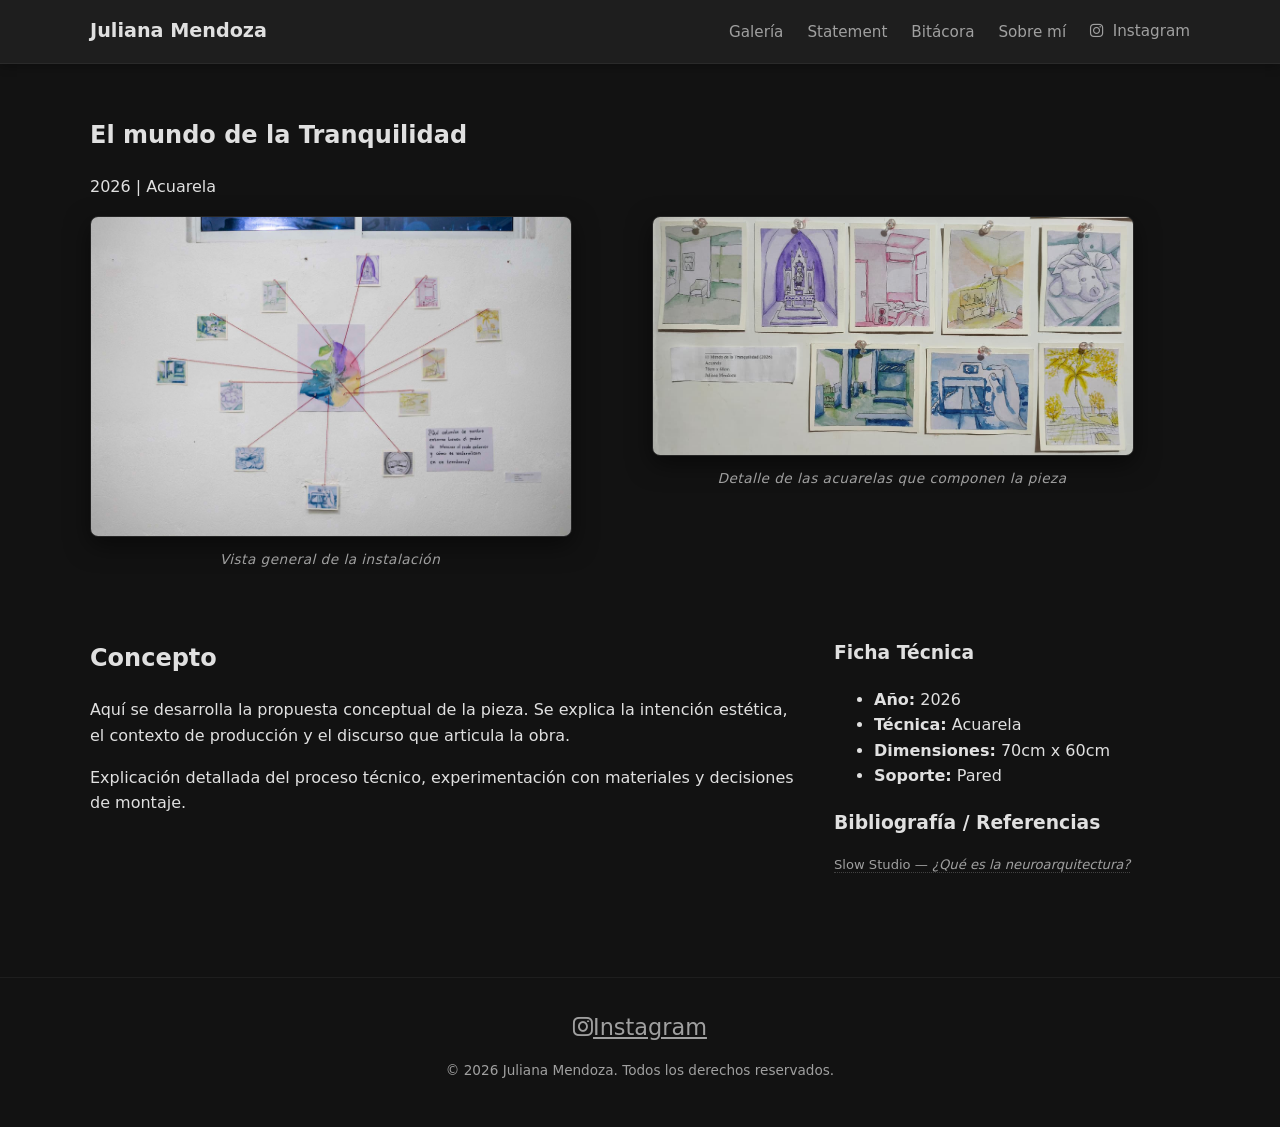
==== obra-detalle-acuerla.html @ d2ad791b "Add files via upload" ====
<!DOCTYPE html>
<html lang="es">
<head>
    <meta charset="UTF-8">
    <meta name="viewport" content="width=device-width, initial-scale=1.0">
    <title>Título de la Obra - Dossier Artístico</title>
    <link rel="stylesheet" href="css/styles.css">
        <link rel="stylesheet" 
      href="https://cdnjs.cloudflare.com/ajax/libs/font-awesome/6.5.1/css/all.min.css" 
      integrity="sha512-DTOQO9RWCH3ppGqcWaEA1BIZOC6xxalwEsw9c2QQeAIftl+Vegovlnee1c9QX4TctnWMn13TZye+giMm8e2LwA==" 
      crossorigin="anonymous" 
      referrerpolicy="no-referrer" />
</head>
<body>

    <header class="main-header">
        <nav>
            <a href="index.html" class="logo">Juliana Mendoza</a>
            <ul class="nav-links">
                <li><a href="index.html#galeria">Galería</a></li>
                <li><a href="statement.html">Statement</a></li>
                <li><a href="blog.html">Bitácora</a></li>
                <li><a href="sobre-mi.html">Sobre mí</a></li>
                <a href="https://www.instagram.com/yujin_krys?igsi=MXN5eHRqZms2cjJoZQ==" target="_blank" rel="noopener noreferrer">
        <i class="fa-brands fa-instagram"></i> Instagram
    </a>
            </ul>
        </nav>
    </header>

    <main class="container">
        <article class="obra-detail">
            
            <header class="obra-header">
                <h1>El mundo de la Tranquilidad</h1>
                <p class="obra-meta">2026 | Acuarela</p>
            </header>

            <section class="obra-media galeria-grid">
    <figure class="media-item">
        <img src="assets/acuarela 3.jpg" alt="Vista general" loading="lazy">
        <figcaption>Vista general de la instalación</figcaption>
    </figure>
    <figure class="media-item">
        <img src="assets/acuarela.jpeg" alt="Detalle" loading="lazy">
        <figcaption>Detalle de las acuarelas que componen la pieza</figcaption>
    </figure>
</section>

            <div class="obra-grid">
                
                <section class="obra-concepto">
                    <h2>Concepto</h2>
                    <p>
                        Aquí se desarrolla la propuesta conceptual de la pieza. Se explica la intención estética,
                        el contexto de producción y el discurso que articula la obra.
                    </p>
                    <p>
                        Explicación detallada del proceso técnico, experimentación con materiales y decisiones de montaje.
                    </p>
                </section>

                <aside class="obra-sidebar">
                    <div class="ficha-tecnica">
                        <h3>Ficha Técnica</h3>
                        <ul>
                            <li><strong>Año:</strong> 2026</li>
                            <li><strong>Técnica:</strong> Acuarela</li>
                            <li><strong>Dimensiones:</strong> 70cm x 60cm</li>
                            <li><strong>Soporte:</strong> Pared</li>
                        </ul>
                    </div>

                    <div class="obra-bibliografia">
                        <h3>Bibliografía / Referencias</h3>
                                                <ul class="referencias-list">
                                <li><a href="https://www.slowstudio.es/research/que-es-la-neuroarquitectura" target="_blank" rel="noopener">Slow Studio — <em>¿Qué es la neuroarquitectura?</em></a></li>
                            </ul>
                    </div>
                </aside>

            </div>

        </article>
    </main>

    <footer>
        <div class="footer-socials">
        <a href="https://www.instagram.com/yujin_krys?igsi=MXN5eHRqZms2cjJoZQ==" target="_blank" rel="noopener noreferrer" aria-label="Instagram">
            <i class="fa-brands fa-instagram"></i>Instagram
        </a>
    </div>
        <p>&copy; 2026 Juliana Mendoza. Todos los derechos reservados.</p>
    </footer>
<script src="js/main.js"></script>
</body>
</html>
---- css/styles.css ----
/* Variables de Diseño */
:root {
    --bg-color: #121212;
    --card-bg: #1e1e1e;
    --text-primary: #e0e0e0;
    --text-secondary: #a0a0a0;
    --accent: #8d2b2b;
    --font-main: system-ui, -apple-system, sans-serif;
}

body {
    background-color: var(--bg-color);
    color: var(--text-primary);
    font-family: var(--font-main);
    line-height: 1.6;
    margin: 0;
    padding: 0;
    -webkit-user-select: none;
    -moz-user-select: none;
    -ms-user-select: none;
    user-select: none;
}

img {
    -webkit-user-drag: none;
    pointer-events: none;
}

.container {
    max-width: 1100px;
    margin: 0 auto;
    padding: 2rem 1rem;
}

/* Layout Grid para Ficha y Concepto */
.obra-grid {
    display: grid;
    grid-template-columns: 2fr 1fr;
    gap: 2rem;
    margin-top: 2rem;
}

/* Responsive iframe de video */
.video-container {
    position: relative;
    padding-bottom: 56.25%; /* Relación 16:9 */
    height: 0;
    overflow: hidden;
    margin-top: 1rem;
}

.video-container iframe {
    position: absolute;
    top: 0;
    left: 0;
    width: 100%;
    height: 100%;
}

/* Adaptabilidad a Pantallas Pequeñas */
@media (max-width: 768px) {
    .obra-grid {
        grid-template-columns: 1fr;
    }
    .main-header nav {
    flex-direction: column;
    gap: 1rem;
}

.nav-links {
    flex-wrap: wrap;
    justify-content: center;
    gap: 1rem;
}
}
/* Botones de Filtro */
.filter-controls {
    display: flex;
    justify-content: center;
    gap: 1rem;
    margin-bottom: 2.5rem;
    flex-wrap: wrap;
}

.filter-btn {
    background: transparent;
    border: 1px solid var(--text-secondary);
    color: var(--text-primary);
    padding: 0.5rem 1.2rem;
    border-radius: 20px;
    cursor: pointer;
    transition: all 0.3s ease;
}

.filter-btn.active, .filter-btn:hover {
    background-color: var(--accent);
    color: #ffffff;
    border-color: var(--accent);
}

/* Layout del Grid */
.galeria-grid {
    display: grid;
    grid-template-columns: repeat(auto-fill, minmax(280px, 1fr));
    gap: 2rem;
}

/* Tarjeta de Obra */
.obra-card {
    background: var(--card-bg);
    border-radius: 8px;
    overflow: hidden;
    transition: transform 0.3s ease, box-shadow 0.3s ease;
}

.obra-card a {
    text-decoration: none;
    color: inherit;
    display: block;
}

.obra-card:hover {
    transform: translateY(-6px);
    box-shadow: 0 10px 20px rgba(0,0,0,0.5);
}

.card-media {
    position: relative;
    margin: 0;
    aspect-ratio: 4 / 3;
    overflow: hidden;
}

.card-media img {
    width: 100%;
    height: 100%;
    object-fit: cover;
    transition: transform 0.5s ease;
    display: block;
}

.obra-card:hover .card-media img {
    transform: scale(1.05);
}

.badge {
    position: absolute;
    top: 10px;
    right: 10px;
    background: rgba(0, 0, 0, 0.7);
    color: #fff;
    font-size: 0.75rem;
    padding: 0.2rem 0.6rem;
    border-radius: 4px;
    backdrop-filter: blur(4px);
}

.card-info {
    padding: 1.2rem;
}

.card-info h3 {
    margin: 0 0 0.4rem 0;
    font-size: 1.2rem;
}

.card-meta {
    margin: 0;
    font-size: 0.85rem;
    color: var(--text-secondary);
}
/* Layout del Statement */
.statement-container {
    max-width: 800px;
    margin: 0 auto;
    padding: 2rem 0;
}

.statement-header {
    border-bottom: 1px solid var(--card-bg);
    padding-bottom: 1.5rem;
    margin-bottom: 2.5rem;
}

.statement-header h1 {
    font-size: 2.5rem;
    margin-bottom: 0.5rem;
}

.subtitle {
    color: var(--text-secondary);
    font-size: 1.1rem;
}

.statement-section {
    margin-bottom: 3rem;
}

.statement-section h2 {
    color: var(--accent);
    font-size: 1.4rem;
    border-left: 3px solid var(--accent);
    padding-left: 0.8rem;
    margin-bottom: 1rem;
}

.statement-section p {
    font-size: 1.05rem;
    color: var(--text-primary);
    text-align: justify;
}

/* Lista Bibliográfica */
.bibliografia-marco {
    background-color: var(--card-bg);
    padding: 2rem;
    border-radius: 8px;
}

.biblio-list {
    list-style: none;
    padding: 0;
    margin: 0;
}

.biblio-list li {
    margin-bottom: 1rem;
    font-size: 0.95rem;
    color: var(--text-secondary);
    line-height: 1.5;
}

.biblio-list li strong {
    color: var(--text-primary);
}
/* Layout Perfil del Artista */
.profile-section {
    margin-bottom: 4rem;
}

.profile-grid {
    display: grid;
    grid-template-columns: 1fr 2fr;
    gap: 2.5rem;
    align-items: start;
}

.profile-portrait img {
    width: 100%;
    border-radius: 8px;
    object-fit: cover;
    aspect-ratio: 3 / 4;
    display: block;
}

.profile-info h1 {
    font-size: 2.2rem;
    margin-bottom: 0.2rem;
}

.profile-tagline {
    color: var(--accent);
    font-weight: 500;
    margin-bottom: 1.5rem;
}

.bio-text p {
    color: var(--text-primary);
    line-height: 1.7;
    margin-bottom: 1rem;
}

/* Botón para descarga de CV */
.cv-download {
    margin-top: 2rem;
}

.btn-primary {
    display: inline-block;
    background-color: var(--accent);
    color: #000;
    padding: 0.75rem 1.5rem;
    border-radius: 4px;
    text-decoration: none;
    font-weight: bold;
    transition: background-color 0.3s ease;
}

.btn-primary:hover {
    background-color: #8d2b2b;
}

/* Galería de Fotografías del Artista */
.artist-gallery-section {
    border-top: 1px solid var(--card-bg);
    padding-top: 3rem;
}

.artist-gallery-section h2 {
    font-size: 1.5rem;
    margin-bottom: 1.5rem;
}

.artist-photo-grid {
    display: grid;
    grid-template-columns: repeat(auto-fit, minmax(250px, 1fr));
    gap: 1.5rem;
}

.artist-photo-card {
    margin: 0;
    background: var(--card-bg);
    border-radius: 6px;
    overflow: hidden;
}

.artist-photo-card img {
    width: 100%;
    height: 200px;
    object-fit: cover;
    display: block;
}

.artist-photo-card figcaption {
    padding: 0.8rem;
    font-size: 0.85rem;
    color: var(--text-secondary);
    text-align: center;
}

/* Responsivo para móviles */
@media (max-width: 768px) {
    .profile-grid {
        grid-template-columns: 1fr;
    }
}
/* Layout del Blog */
.blog-header {
    margin-bottom: 3rem;
    border-bottom: 1px solid var(--card-bg);
    padding-bottom: 1rem;
}

.blog-list {
    display: flex;
    flex-direction: column;
    gap: 2rem;
    max-width: 850px;
    margin: 0 auto;
}

.blog-card {
    display: grid;
    grid-template-columns: 100px 1fr;
    background: var(--card-bg);
    border-radius: 8px;
    padding: 1.5rem;
    gap: 1.5rem;
    align-items: center;
}

.blog-date {
    display: flex;
    flex-direction: column;
    align-items: center;
    justify-content: center;
    border-right: 2px solid var(--accent);
    padding-right: 1.5rem;
    text-align: center;
}

.blog-date .day {
    font-size: 1.8rem;
    font-weight: bold;
    color: var(--accent);
    line-height: 1;
}

.blog-date .month {
    font-size: 0.9rem;
    font-weight: bold;
    color: var(--text-primary);
}

.blog-date .year {
    font-size: 0.75rem;
    color: var(--text-secondary);
}

.blog-content h2 {
    margin: 0 0 0.5rem 0;
    font-size: 1.3rem;
}

.blog-excerpt {
    color: var(--text-secondary);
    font-size: 0.95rem;
    margin-bottom: 1rem;
}

.read-more {
    color: var(--accent);
    text-decoration: none;
    font-size: 0.9rem;
    font-weight: bold;
}

.read-more:hover {
    text-decoration: underline;
}

/* Responsivo para pantallas pequeñas */
@media (max-width: 600px) {
    .blog-card {
        grid-template-columns: 1fr;
    }
    
    .blog-date {
        border-right: none;
        border-bottom: 2px solid var(--accent);
        padding-right: 0;
        padding-bottom: 1rem;
        flex-direction: row;
        gap: 0.5rem;
    }
}
/* Estilos para el Menú de Navegación Global */
.main-header {
    background-color: var(--card-bg);
    border-bottom: 1px solid #2a2a2a;
    padding: 1rem 0;
    box-shadow: 0 2px 10px rgba(0, 0, 0, 0.3);
}

.main-header nav {
    max-width: 1100px;
    margin: 0 auto;
    padding: 0 1rem;
    display: flex;
    justify-content: space-between;
    align-items: center;
}

.logo {
    color: var(--text-primary);
    font-size: 1.2rem;
    font-weight: bold;
    text-decoration: none;
}

.nav-links {
    list-style: none;
    display: flex;
    gap: 1.5rem;
    margin: 0;
    padding: 0;
}

.nav-links a {
    color: var(--text-secondary);
    text-decoration: none;
    font-size: 0.95rem;
    transition: color 0.3s ease;
}

.nav-links a:hover,
.nav-links a.active {
    color: var(--accent);
}

footer {
    text-align: center;
    padding: 2rem 0;
    margin-top: 4rem;
    border-top: 1px solid var(--card-bg);
    color: var(--text-secondary);
    font-size: 0.85rem;
}
/* Estilos para los iconos del Footer */
.footer-socials {
    display: flex;
    justify-content: center;
    gap: 1.2rem;
    margin-bottom: 0.8rem;
}

.footer-socials a {
    color: var(--text-secondary);
    font-size: 1.4rem;
    transition: color 0.3s ease, transform 0.3s ease;
}

.footer-socials a:hover {
    color: var(--accent);
    transform: translateY(-3px);
}

/* Margen para el icono en el menú superior */
.nav-links a i {
    margin-right: 0.3rem;
}
.obra-card:hover .card-info h3 {
    color: var(--accent);
    transition: color 0.3s ease;
}
/* Contenedor estético para el reproductor de audio */
.soundcloud-container {
    width: 100%;
    max-width: 800px;
    margin: 1.5rem auto;
    border-radius: 12px;
    overflow: hidden;
    box-shadow: 0 4px 20px rgba(0, 0, 0, 0.4);
    background-color: #121212;
}

.soundcloud-container iframe {
    display: block;
    border: none;
}
/* Estilos para el contenedor de la imagen (.media-item) */
/* Tarjeta y contenedor principal de la obra */
.media-item {
    max-width: 480px; /* Tamaño ideal para esculturas verticales sin saturar la pantalla */
    margin: 2rem auto;
    text-align: center;
}

/* Marco estético y efectos para la fotografía */
.media-item img {
    width: 100%;
    height: auto;
    display: block;
    border-radius: 10px;
    /* Borde sutil para separar el fondo claro de la foto del fondo oscuro de la web */
    border: 1px solid rgba(255, 255, 255, 0.08); 
    box-shadow: 0 10px 30px rgba(0, 0, 0, 0.6);
    transition: transform 0.3s ease, box-shadow 0.3s ease;
}

/* Efecto al pasar el cursor (interactividad refinada) */
.media-item img:hover {
    transform: translateY(-4px);
    box-shadow: 0 14px 35px rgba(0, 0, 0, 0.75);
}

/* Pie de foto tipográfico */
.media-item figcaption {
    margin-top: 0.8rem;
    font-size: 0.85rem;
    letter-spacing: 0.5px;
    color: var(--text-secondary, #a0a0a0);
    font-style: italic;
}
/* Estilo estándar para todas las obras (1 sola imagen, reproductor de audio, etc.) */
.obra-media {
    max-width: 800px;
    margin: 0 auto 3rem auto;
    text-align: center;
}

/* Modificador EXCLUSIVO para páginas con 2 o más imágenes lado a lado */
.obra-media.galeria-grid {
    display: grid;
    grid-template-columns: repeat(2, 1fr);
    gap: 1.5rem;
    max-width: 1100px;
    align-items: start;
}

/* Ajustes de tarjeta e imagen */
.media-item {
    margin: 0;
    text-align: center;
}

.media-item img {
    width: 100%;
    height: auto;
    display: block;
    border-radius: 8px;
    border: 1px solid rgba(255, 255, 255, 0.08);
    box-shadow: 0 8px 24px rgba(0, 0, 0, 0.5);
    transition: transform 0.3s ease, box-shadow 0.3s ease;
}

.media-item img:hover {
    transform: translateY(-3px);
    box-shadow: 0 12px 30px rgba(0, 0, 0, 0.7);
}

.media-item figcaption {
    margin-top: 0.75rem;
    font-size: 0.85rem;
    color: var(--text-secondary, #a0a0a0);
    letter-spacing: 0.5px;
    font-style: italic;
}

/* Responsivo para móviles */
@media (max-width: 768px) {
    .obra-media.galeria-grid {
        grid-template-columns: 1fr;
        gap: 2rem;
    }
}
/* Estilo para el contenedor de referencias */
.referencias-list {
    list-style: none;
    padding: 0;
    margin: 0.5rem 0 0 0;
}

.referencias-list li {
    margin-bottom: 0.4rem;
    font-size: 0.82rem;
    line-height: 1.4;
    word-break: break-word; /* Evita que los enlaces largos rompan el layout */
}

/* Estilo de los enlaces */
.referencias-list a {
    color: var(--text-secondary, #b0b0b0);
    text-decoration: none;
    transition: color 0.2s ease, border-bottom 0.2s ease;
    border-bottom: 1px dotted rgba(255, 255, 255, 0.2);
}

/* Efecto hover */
.referencias-list a:hover {
    color: var(--accent-color, #ffffff);
    border-bottom: 1px solid var(--accent-color, #ffffff);
}
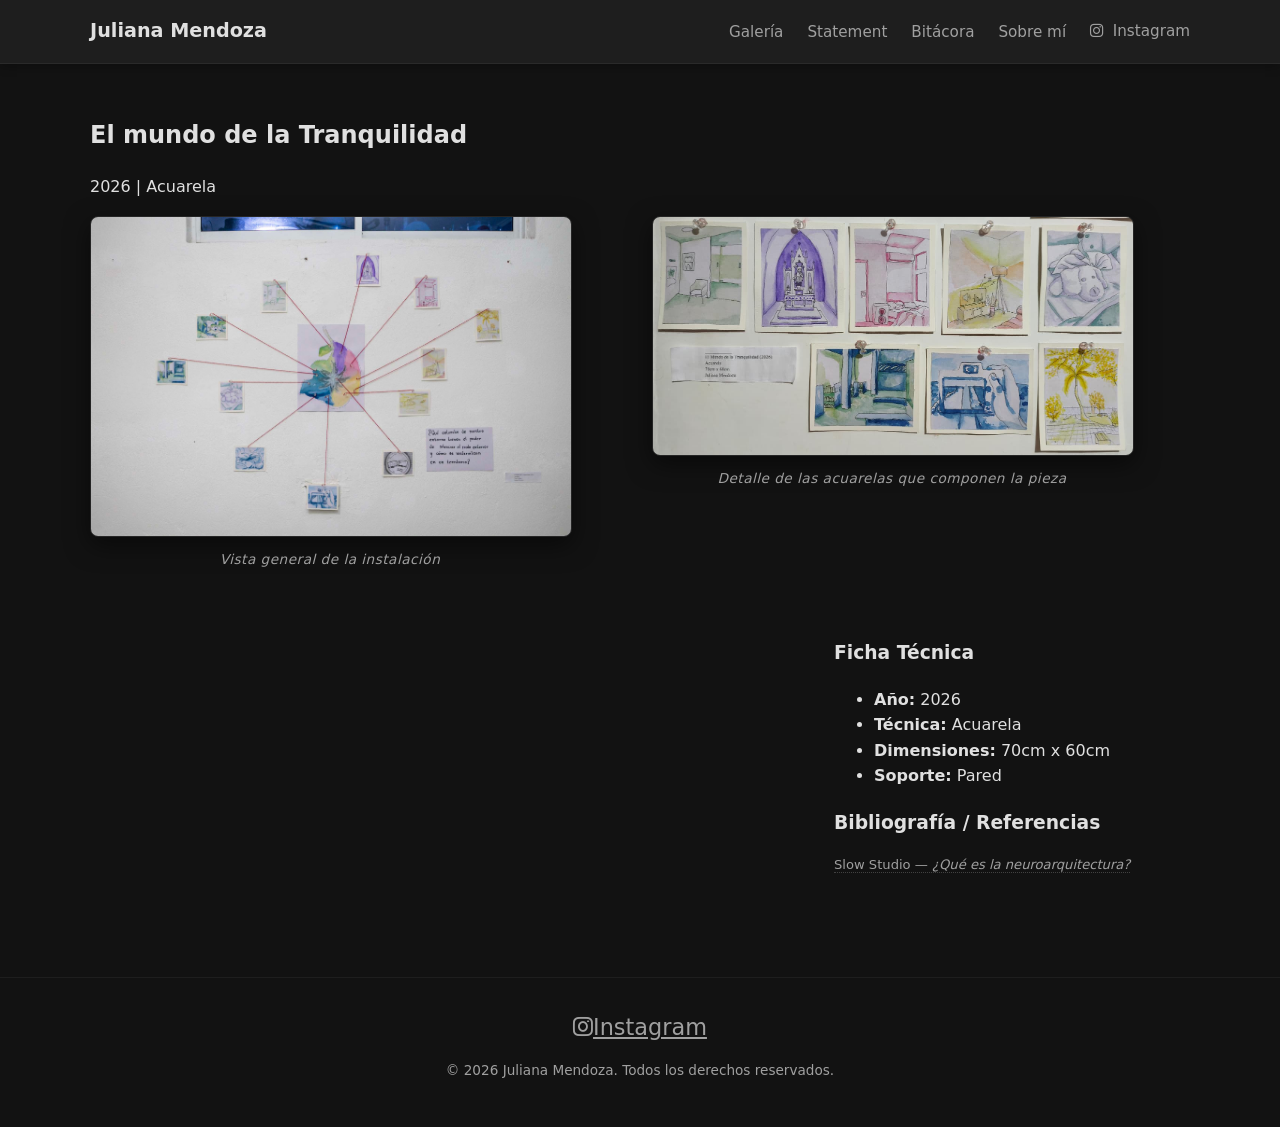
==== commit 42e62c0f: "Add files via upload" ====
--- a/obra-detalle-acuerla.html
+++ b/obra-detalle-acuerla.html
@@ -50,14 +50,6 @@
             <div class="obra-grid">
                 
                 <section class="obra-concepto">
-                    <h2>Concepto</h2>
-                    <p>
-                        Aquí se desarrolla la propuesta conceptual de la pieza. Se explica la intención estética,
-                        el contexto de producción y el discurso que articula la obra.
-                    </p>
-                    <p>
-                        Explicación detallada del proceso técnico, experimentación con materiales y decisiones de montaje.
-                    </p>
                 </section>
 
                 <aside class="obra-sidebar">
